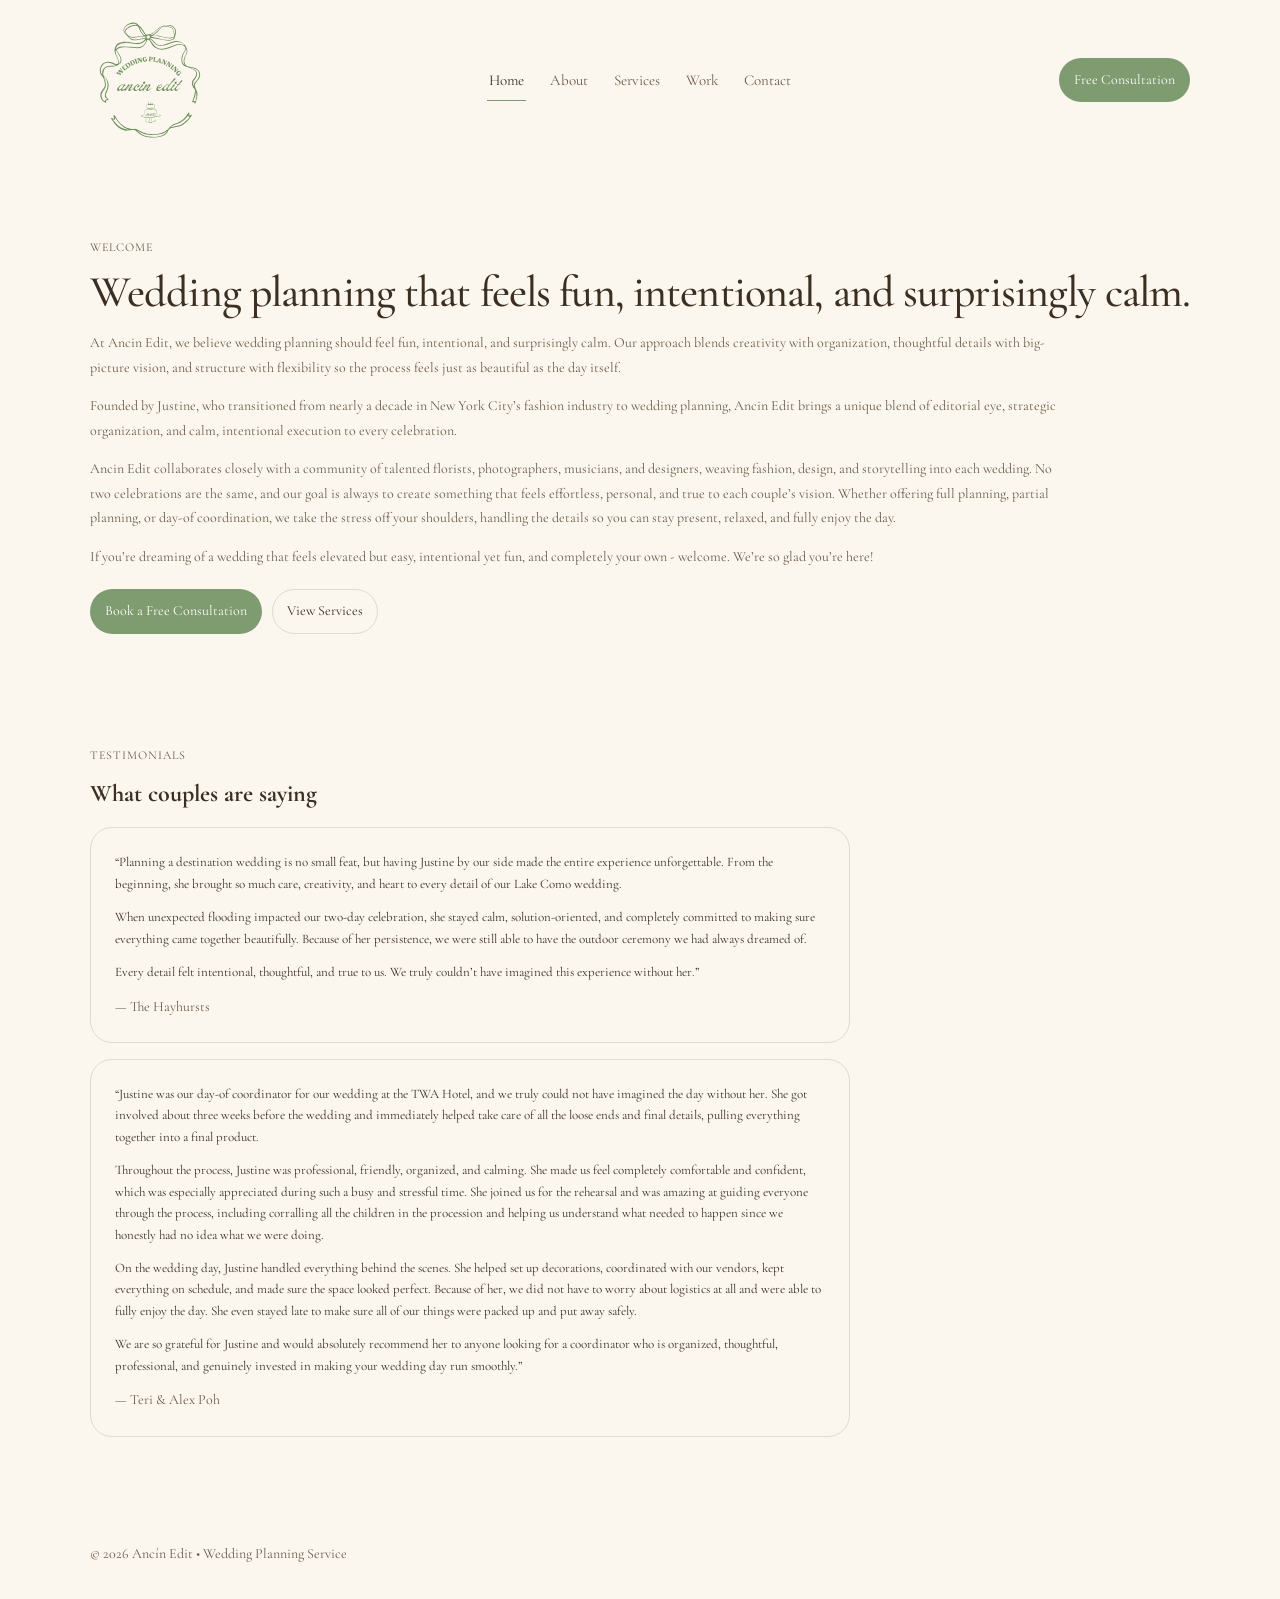
==== index.html @ 037390be "Update index.html" ====
<!doctype html>
<html lang="en">
<head>
  <meta charset="utf-8" />
  <meta name="viewport" content="width=device-width, initial-scale=1" />
  <title>Ancín Edit | Wedding Planning</title>

  <link rel="preconnect" href="https://fonts.googleapis.com">
  <link rel="preconnect" href="https://fonts.gstatic.com" crossorigin>
  <link href="https://fonts.googleapis.com/css2?family=Ballet:opsz@16..72&family=Cormorant+Garamond:wght@300;400;500;600&display=swap" rel="stylesheet">

  <link rel="stylesheet" href="styles.css" />
</head>
<body>

<header class="site-header">
  <div class="container nav">
    <a class="brand" href="index.html">
      <img src="images/ancin-edit-logo.svg" alt="Ancín Edit logo">
    </a>

    <nav class="nav-links" aria-label="Primary navigation">
      <a href="index.html" class="active">Home</a>
      <a href="about.html">About</a>
      <a href="services.html">Services</a>
      <a href="work.html">Work</a>
      <a href="contact.html">Contact</a>
    </nav>

<button class="menu-toggle" type="button" aria-label="Open menu" aria-expanded="false">
  ☰
</button>

<div class="nav-cta">
      <a class="btn primary" href="contact.html#contact-form">Free Consultation</a>
    </div>
  </div>
</header>

<main>

  <!-- WELCOME -->
  <section class="hero">
  <div class="container">
    <div class="eyebrow">Welcome</div>

    <h1 class="h1" style="max-width:none; font-size:clamp(24px, 3.6vw, 44px); white-space:nowrap;">
  Wedding planning that feels fun, intentional, and surprisingly calm.
</h1>

    <div style="max-width:980px;">
      <p class="subhead" style="max-width:none;">
        At Ancin Edit, we believe wedding planning should feel fun, intentional, and surprisingly calm. Our approach blends creativity with organization, thoughtful details with big-picture vision, and structure with flexibility so the process feels just as beautiful as the day itself.
      </p>

      <p class="subhead" style="max-width:none; margin-top:14px;">
        Founded by Justine, who transitioned from nearly a decade in New York City’s fashion industry to wedding planning, Ancin Edit brings a unique blend of editorial eye, strategic organization, and calm, intentional execution to every celebration.
      </p>

      <p class="subhead" style="max-width:none; margin-top:14px;">
        Ancin Edit collaborates closely with a community of talented florists, photographers, musicians, and designers, weaving fashion, design, and storytelling into each wedding. No two celebrations are the same, and our goal is always to create something that feels effortless, personal, and true to each couple’s vision. Whether offering full planning, partial planning, or day-of coordination, we take the stress off your shoulders, handling the details so you can stay present, relaxed, and fully enjoy the day.
      </p>

      <p class="subhead" style="max-width:none; margin-top:14px;">
        If you’re dreaming of a wedding that feels elevated but easy, intentional yet fun, and completely your own - welcome. We’re so glad you’re here!
      </p>

      <div style="display:flex; gap:10px; margin-top:20px; flex-wrap:wrap;">
        <a class="btn primary" href="contact.html#contact-form">Book a Free Consultation</a>
        <a class="btn" href="services.html">View Services</a>
      </div>
    </div>
  </div>
</section>

 <!-- REVIEWS -->
<section class="section">
  <div class="container">
    <div class="eyebrow">Testimonials</div>
    <h2 style="margin:10px 0 10px;">What couples are saying</h2>

    <div class="reviews single-review" style="margin-top:14px;">
      <div class="quote">

        <p>“Planning a destination wedding is no small feat, but having Justine by our side made the entire experience unforgettable. From the beginning, she brought so much care, creativity, and heart to every detail of our Lake Como wedding.</p>

        <p>When unexpected flooding impacted our two-day celebration, she stayed calm, solution-oriented, and completely committed to making sure everything came together beautifully. Because of her persistence, we were still able to have the outdoor ceremony we had always dreamed of.</p>

        <p>Every detail felt intentional, thoughtful, and true to us. We truly couldn’t have imagined this experience without her.”</p>

        <div class="who">— The Hayhursts</div>

      </div>

      <div class="quote">

        <p>“Justine was our day-of coordinator for our wedding at the TWA Hotel, and we truly could not have imagined the day without her. She got involved about three weeks before the wedding and immediately helped take care of all the loose ends and final details, pulling everything together into a final product.</p>

        <p>Throughout the process, Justine was professional, friendly, organized, and calming. She made us feel completely comfortable and confident, which was especially appreciated during such a busy and stressful time. She joined us for the rehearsal and was amazing at guiding everyone through the process, including corralling all the children in the procession and helping us understand what needed to happen since we honestly had no idea what we were doing.</p>

        <p>On the wedding day, Justine handled everything behind the scenes. She helped set up decorations, coordinated with our vendors, kept everything on schedule, and made sure the space looked perfect. Because of her, we did not have to worry about logistics at all and were able to fully enjoy the day. She even stayed late to make sure all of our things were packed up and put away safely.</p>

        <p>We are so grateful for Justine and would absolutely recommend her to anyone looking for a coordinator who is organized, thoughtful, professional, and genuinely invested in making your wedding day run smoothly.”</p>

        <div class="who">— Teri &amp; Alex Poh</div>

      </div>
    </div>

    <!-- Future Google Reviews Button
    <div style="margin-top:18px;">
      <a class="btn primary" href="GOOGLE_REVIEW_LINK_HERE" target="_blank">Leave a Review</a>
    </div>
    -->

  </div>
</section>

</main>

<footer class="footer">
  <div class="container">
    © <span id="y"></span> Ancín Edit • Wedding Planning Service
  </div>
</footer>

<script>
  document.getElementById("y").textContent = new Date().getFullYear();
</script>

<script src="script.js"></script>

</body>
</html>
---- styles.css ----
/* =========
   Theme
========= */
:root{
  --bg: #fbf7ee;      /* cream */
  --text: #3b2f22;    /* brown */
  --muted: #6b5b4a;   /* softer brown */
  --accent: #7f9b70;  /* green */
  --card: rgba(251,247,238,0.65); /* cream tint, not white */
  --border: rgba(59,47,34,0.14);  /* softer border */
}

*{ box-sizing:border-box; }

html{ scroll-behavior:smooth; }

body{
  margin:0;
  font-family: "Cormorant Garamond", ui-serif, Georgia, "Times New Roman", serif;
  color:var(--text);
  background:var(--bg);
  line-height:1.6;
}

/* =========
   Base elements
========= */
a{ color:inherit; text-decoration:none; }
a:hover{ opacity:0.85; }

.container{
  width:min(1100px, calc(100% - 48px));
  margin:0 auto;
}

.section{
  padding:72px 0;
}

.eyebrow{
  letter-spacing:0.08em;
  text-transform:uppercase;
  font-size:12px;
  color:var(--muted);
}

/* =========
   Header / Nav
========= */
.site-header{
  position:sticky;
  top:0;
  z-index:50;
  background: rgba(251,247,238,0.86);
  backdrop-filter: blur(10px);
}

.nav{
  display:flex;
  align-items:center;
  padding:20px 0;
  gap:16px;
}

.brand{
  display:flex;
  align-items:center;
  gap:12px;
  flex:1;
  min-width:0;
}

.brand img{
  height:120px;
  width:auto;
  display:block;
  filter: contrast(1.15) saturate(1.1);
}

.nav-links{
  display:flex;
  gap:22px;
  align-items:center;
  justify-content:center;
  font-size:15px;
  color:var(--muted);
}

.nav-links a{
  padding:8px 2px;
  border-bottom:1px solid transparent;
  transition: border-color 200ms ease, color 200ms ease;
}

.nav-links a.active,
.nav-links a:hover{
  color:var(--text);
  border-color: var(--accent);
}

.nav-cta{
  display:flex;
  justify-content:flex-end;
  align-items:center;
  gap:10px;
  flex:1;
  min-width:0;
}

/* =========
   Buttons
========= */
.btn{
  display:inline-flex;
  align-items:center;
  justify-content:center;
  padding:10px 14px;
  border-radius:999px;
  border:1px solid var(--border);
  background:transparent;
  font-size:14px;
  transition: transform 200ms ease, background 200ms ease, border-color 200ms ease;
  cursor:pointer;
}

.btn:hover{
  transform: translateY(-1px);
  border-color: rgba(127,155,112,0.75);
}

.btn.primary{
  background: var(--accent);
  color:#fff;
  border-color: transparent;
}

.btn.primary:hover{
  background: #6f8f61;
}

/* =========
   Hero
========= */
.hero{
  padding:78px 0 40px;
}

.hero-grid{
  display:grid;
  grid-template-columns: 1.2fr 0.8fr;
  gap:32px;
  align-items:center;
}

.h1{
  font-size: clamp(24px, 3.6vw, 44px);
  line-height: 1.05;
  margin: 12px 0 16px;
  font-weight: 500;
  letter-spacing: -0.02em;
}

.subhead{
  color: var(--muted);
  font-size: 14px;
  line-height: 1.75;
  max-width: 58ch;
}

.hero-card{
  background: transparent;
  border:1px solid var(--border);
  border-radius:22px;
  padding:18px;
}

.hero-card .mini{
  color:var(--muted);
  font-size:14px;
  margin:0 0 10px;
}

.list{
  margin:0;
  padding-left:18px;
  color:var(--text);
}

.list li{
  margin:8px 0;
  font-size:14px;
  line-height:1.75;
}

/* =========
   Grids / Cards
========= */
.grid-3{
  display:grid;
  grid-template-columns: repeat(3, 1fr);
  gap:16px;
  align-items: stretch;
}

.card{
  background: rgba(255,255,255,0.22);
  border: 1px solid var(--border);
  border-radius: 28px;
  padding: 18px 18px;
  transition: transform 200ms ease, box-shadow 200ms ease;
}

.card h3{
  margin: 0 0 8px;
  font-size: 18px;
}

.card p{
  margin: 0;
  color: var(--muted);
  font-size: 14px;
  line-height: 1.75;
}

/* =========
   Gallery
========= */
.gallery{
  display:grid;
  grid-template-columns: repeat(3, 1fr);
  gap:12px;
}

.gallery .ph{
  border-radius:18px;
  border:1px solid var(--border);
  overflow:hidden;
  background: transparent;
  aspect-ratio: 4 / 3;
  display:flex;
  align-items:center;
  justify-content:center;
  color:var(--muted);
  font-size:14px;
}

.gallery-item{
  padding: 0;
  border: 0;
  background: transparent;
  cursor: pointer;
  width: 100%;
  text-align: left;
}

.gallery-item img{
  width: 100%;
  aspect-ratio: 4 / 3;
  object-fit: cover;
  display: block;
  border-radius: 18px;
  border: 1px solid var(--border);
}

.gallery-item:focus-visible{
  outline: 2px solid var(--accent);
  outline-offset: 4px;
  border-radius: 18px;
}

.placeholder-item{
  cursor: default;
}

.placeholder-item:focus-visible{
  outline: none;
}

/* =========
   Reviews
========= */
.reviews{
  display:grid;
  grid-template-columns: repeat(2, 1fr);
  gap:16px;
}

.quote{
  background: transparent;
  border:1px solid var(--border);
  border-radius:22px;
  padding:18px;
}

.quote p{
  margin:0 0 10px;
  color:var(--text);
  font-size:14px;
  line-height:1.75;
}

.quote .who{
  color:var(--muted);
  font-size:14px;
}

.single-review{
  grid-template-columns: 1fr;
}

.single-review .quote{
  max-width: 760px;
  margin: 0;
  padding: 24px;
}

.single-review .quote p{
  font-size:13px;
  line-height:1.65;
  margin-bottom:12px;
}

/* =========
   Form
========= */
.form{
  display:grid;
  grid-template-columns: 1fr 1fr;
  gap:14px;
}

.field{
  display:flex;
  flex-direction:column;
  gap:6px;
}

.field label{
  font-size:14px;
  color:var(--muted);
}

.field input,
.field textarea,
.field select{
  padding:12px 12px;
  border-radius:12px;
  border:1px solid var(--border);
  background:#fff;
  font: inherit;
  font-size:14px;
}

.field textarea{
  min-height: 140px;
  resize: vertical;
}

.form .full{
  grid-column: 1 / -1;
}

.note{
  color:var(--muted);
  font-size:14px;
}

/* =========
   Footer
========= */
.footer{
  padding:34px 0;
  color:var(--muted);
  font-size:14px;
}

/* =========
   Founder Section
========= */
.founder-layout{
  display:grid;
  grid-template-columns: 420px 420px;
  gap:40px;
  align-items:start;
  margin-top:20px;
}

.founder-photo{
  width:100%;
  height:auto;
  border-radius:22px;
  display:block;
}

.founder-text{
  max-width:420px;
  max-height:620px;
  overflow:hidden;
}

.founder-text p{
  color:var(--muted);
  margin:0 0 18px;
  line-height:1.75;
  font-size:14px;
}

.founder-text p:last-child{
  margin-bottom:0;
}

.founder-text.card{
  border:none;
  padding:0;
  background:transparent;
}

/* =========
   Homepage title helper
========= */
.hero-title{
  max-width:none;
  font-size:clamp(24px, 3.6vw, 44px);
  white-space:nowrap;
}

@media (max-width: 1200px){
  .hero-title{
    white-space:normal;
  }
}

/* =========
   Lightbox
========= */
.lightbox{
  position: fixed;
  inset: 0;
  background: rgba(0,0,0,0.86);
  display: flex;
  align-items: center;
  justify-content: center;
  padding: 28px;
  opacity: 0;
  pointer-events: none;
  transition: opacity 220ms ease;
  z-index: 999;
}

.lightbox.active{
  opacity: 1;
  pointer-events: auto;
}

.lightbox img{
  max-width: min(1100px, 92vw);
  max-height: 88vh;
  width: auto;
  height: auto;
  border-radius: 18px;
  display: block;
}

.lightbox-close{
  position: absolute;
  top: 18px;
  right: 18px;
  width: 36px;
  height: 36px;
  border-radius: 999px;
  border: 1px solid rgba(255,255,255,0.2);
  background: rgba(255,255,255,0.04);
  color: rgba(255,255,255,0.8);
  font-size: 18px;
  font-weight: 300;
  display:flex;
  align-items:center;
  justify-content:center;
  line-height: 1;
  padding: 0;
  cursor: pointer;
  transition: all 180ms ease;
}

.lightbox-close:hover{
  background: rgba(255,255,255,0.12);
  border-color: rgba(255,255,255,0.35);
}

.lightbox-arrow{
  position: absolute;
  top: 50%;
  transform: translateY(-50%);
  width: 36px;
  height: 36px;
  border-radius: 999px;
  border: 1px solid rgba(255,255,255,0.2);
  background: rgba(255,255,255,0.04);
  color: rgba(255,255,255,0.85);
  font-size: 18px;
  font-weight: 300;
  display:flex;
  align-items:center;
  justify-content:center;
  line-height: 1;
  padding: 0;
  cursor: pointer;
  transition: all 180ms ease;
}

.lightbox-arrow:hover{
  background: rgba(255,255,255,0.12);
  border-color: rgba(255,255,255,0.35);
  transform: translateY(-50%) scale(1.05);
}

.lightbox-arrow.left{
  left: calc(50% - 600px);
}

.lightbox-arrow.right{
  right: calc(50% - 600px);
}

/* =========
   Responsive
========= */
@media (max-width: 900px){
  .founder-layout{
    grid-template-columns:1fr;
  }

  .founder-text{
    max-width:100%;
  }
}

@media (max-width: 860px){
  .hero-grid{ grid-template-columns:1fr; }
  .grid-3{ grid-template-columns:1fr; }
  .gallery{ grid-template-columns:1fr 1fr; }
  .reviews{ grid-template-columns:1fr; }
  .form{ grid-template-columns:1fr; }

  .nav{
    justify-content:space-between;
  }

  .brand,
  .nav-cta{
    flex:0 0 auto;
  }

  .brand img{ height:68px; }
  .nav-links{ display:none; }
}


/* =========
   Mobile Menu + Mobile Layout
========= */
.menu-toggle{
  display:none !important;
  align-items:center;
  justify-content:center;
  margin-left:auto;
  width:42px;
  height:42px;
  border:1px solid var(--border);
  border-radius:999px;
  background:transparent;
  color:var(--text);
  font:inherit;
  font-size:22px;
  line-height:1;
  cursor:pointer;
}

@media (min-width: 861px){
  .menu-toggle{
    display:none !important;
  }
}

@media (max-width: 860px){

  .menu-toggle{
    display:flex;
    align-items:center;
    justify-content:center;
    width:56px;
    height:56px;
    border-radius:50%;
    border:1px solid var(--border);
    background:transparent;
    color:var(--text);
    font-size:28px;
    cursor:pointer;
  }

  .nav-links{
    display:none;
  }

  .nav-links.open{
    display:flex;
    flex-direction:column;
    position:absolute;
    top:92px;
    left:16px;
    right:16px;
    background:rgba(251,247,238,0.98);
    border:1px solid var(--border);
    border-radius:28px;
    padding:18px 28px;
    gap:0;
    z-index:999;
  }

  .nav-links.open a{
    display:block;
    padding:18px 0;
    border-bottom:1px solid var(--border);
    color:var(--text) !important;
    text-decoration:none !important;
    font-size:22px;
  }

  .nav-links.open a:last-child{
    border-bottom:none;
  }

  .nav-links.open a:visited,
  .nav-links.open a:hover,
  .nav-links.open a:active,
  .nav-links.open a:focus{
    color:var(--text) !important;
    text-decoration:none !important;
  }

  .nav-cta{
    display:none;
  }

  .brand img{
    height:92px;
  }

  .nav{
    justify-content:space-between;
    align-items:center;
  }
}
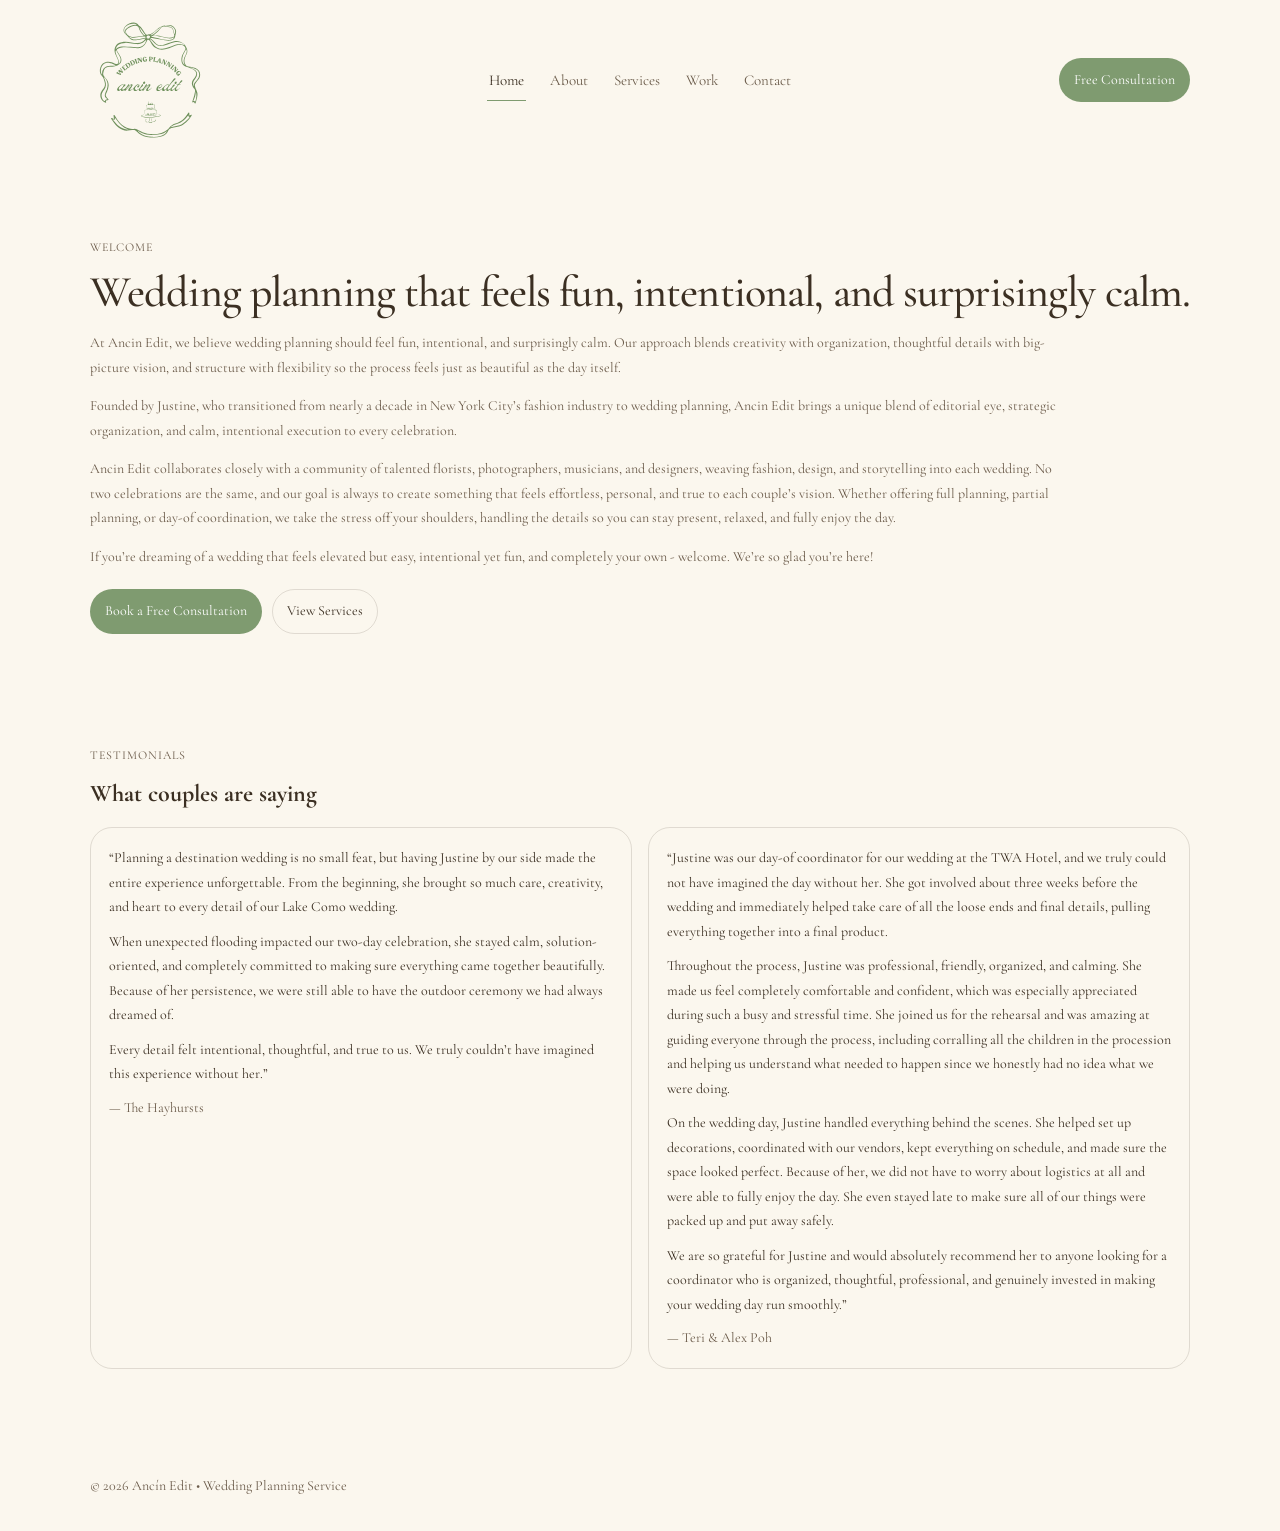
==== commit 4f1799a3: "Update index.html" ====
--- a/index.html
+++ b/index.html
@@ -79,7 +79,7 @@
     <div class="eyebrow">Testimonials</div>
     <h2 style="margin:10px 0 10px;">What couples are saying</h2>
 
-    <div class="reviews single-review" style="margin-top:14px;">
+    <div class="reviews" style="margin-top:14px;">
       <div class="quote">
 
         <p>“Planning a destination wedding is no small feat, but having Justine by our side made the entire experience unforgettable. From the beginning, she brought so much care, creativity, and heart to every detail of our Lake Como wedding.</p>
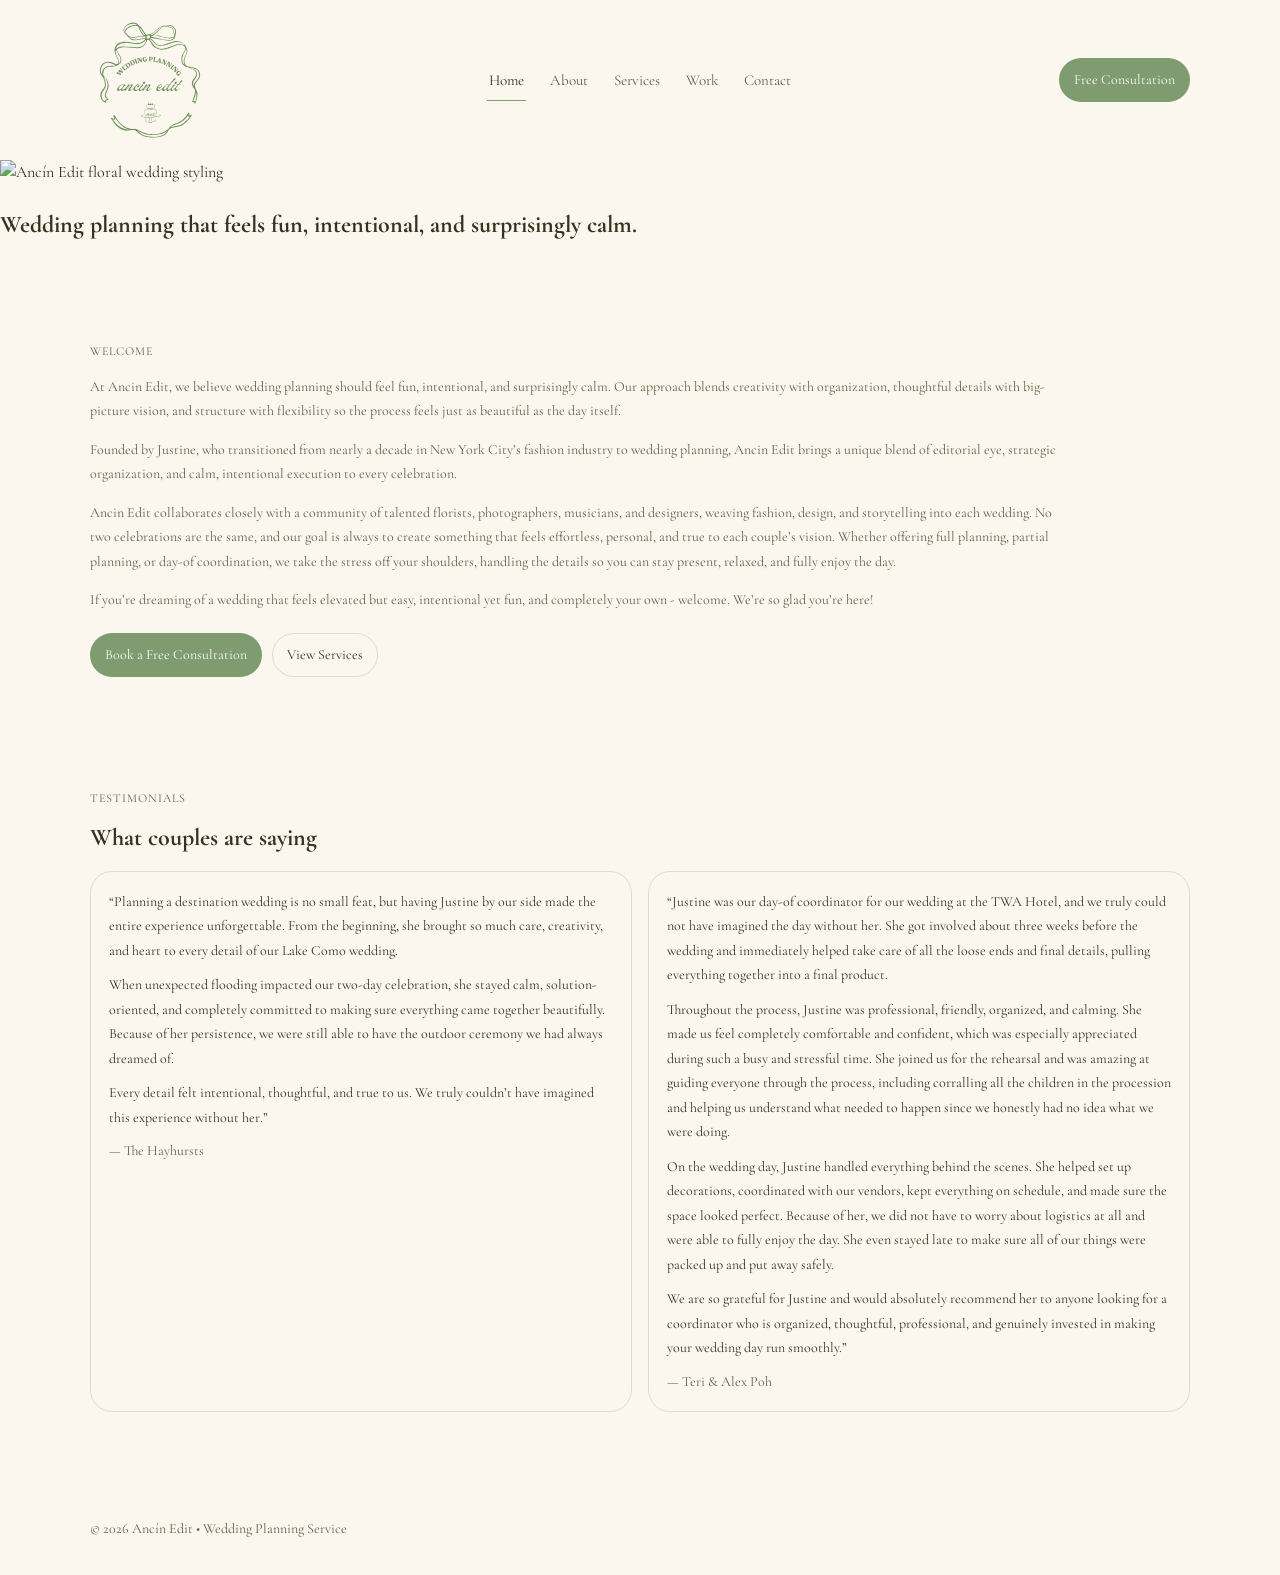
==== commit 6f8ba973: "Update index.html" ====
--- a/index.html
+++ b/index.html
@@ -28,7 +28,9 @@
     </nav>
 
 <button class="menu-toggle" type="button" aria-label="Open menu" aria-expanded="false">
-  ☰
+  <span></span>
+  <span></span>
+  <span></span>
 </button>
 
 <div class="nav-cta">
@@ -39,16 +41,27 @@
 
 <main>
 
-  <!-- WELCOME -->
-  <section class="hero">
+  <!-- HERO IMAGE -->
+<section class="hero-image">
+  <div class="hero-image-overlay"></div>
+
+  <img src="images/homepage-hero.jpg" alt="Ancín Edit floral wedding styling">
+
+  <div class="hero-image-content">
+    <h1>
+      Wedding planning that feels fun, intentional, and surprisingly calm.
+    </h1>
+  </div>
+</section>
+
+<!-- WELCOME -->
+<section class="hero">
   <div class="container">
+
     <div class="eyebrow">Welcome</div>
 
-    <h1 class="h1" style="max-width:none; font-size:clamp(24px, 3.6vw, 44px); white-space:nowrap;">
-  Wedding planning that feels fun, intentional, and surprisingly calm.
-</h1>
+    <div style="max-width:980px;">
 
-    <div style="max-width:980px;">
       <p class="subhead" style="max-width:none;">
         At Ancin Edit, we believe wedding planning should feel fun, intentional, and surprisingly calm. Our approach blends creativity with organization, thoughtful details with big-picture vision, and structure with flexibility so the process feels just as beautiful as the day itself.
       </p>
@@ -69,6 +82,7 @@
         <a class="btn primary" href="contact.html#contact-form">Book a Free Consultation</a>
         <a class="btn" href="services.html">View Services</a>
       </div>
+
     </div>
   </div>
 </section>
--- a/styles.css
+++ b/styles.css
@@ -347,13 +347,27 @@
   border-radius:12px;
   border:1px solid var(--border);
   background:#fff;
-  font: inherit;
-  font-size:14px;
+  font:inherit;
+  font-size:14px;
+  color:var(--text);
+}
+
+.field select{
+  appearance:none;
+  -webkit-appearance:none;
+  -moz-appearance:none;
+
+  background-image:url("data:image/svg+xml,%3Csvg xmlns='http://www.w3.org/2000/svg' width='12' height='12' viewBox='0 0 24 24' fill='none' stroke='%233b2f22' stroke-width='1.8' stroke-linecap='round' stroke-linejoin='round'%3E%3Cpolyline points='6 9 12 15 18 9'%3E%3C/polyline%3E%3C/svg%3E");
+  background-repeat:no-repeat;
+  background-position:right 16px center;
+  background-size:12px;
+
+  padding-right:42px;
 }
 
 .field textarea{
-  min-height: 140px;
-  resize: vertical;
+  min-height:140px;
+  resize:vertical;
 }
 
 .form .full{
@@ -560,94 +574,144 @@
    Mobile Menu + Mobile Layout
 ========= */
 .menu-toggle{
-  display:none !important;
-  align-items:center;
-  justify-content:center;
-  margin-left:auto;
-  width:42px;
-  height:42px;
-  border:1px solid var(--border);
-  border-radius:999px;
-  background:transparent;
-  color:var(--text);
-  font:inherit;
-  font-size:22px;
-  line-height:1;
-  cursor:pointer;
-}
-
-@media (min-width: 861px){
-  .menu-toggle{
-    display:none !important;
-  }
+  display:none;
 }
 
 @media (max-width: 860px){
+
+  .site-header{
+    z-index:999;
+  }
+
+  .nav{
+    position:relative;
+    justify-content:space-between;
+    align-items:center;
+    padding:14px 0;
+  }
+
+  .brand,
+  .nav-cta{
+    flex:0 0 auto;
+  }
+
+  .brand img{
+    height:92px;
+  }
+
+  .nav-cta{
+    display:none;
+  }
 
   .menu-toggle{
     display:flex;
+    flex-direction:column;
     align-items:center;
     justify-content:center;
-    width:56px;
-    height:56px;
-    border-radius:50%;
+    gap:5px;
+    width:52px;
+    height:52px;
+    margin-left:auto;
     border:1px solid var(--border);
-    background:transparent;
+    border-radius:999px;
+    background:rgba(251,247,238,0.55);
     color:var(--text);
-    font-size:28px;
     cursor:pointer;
   }
 
+  .menu-toggle span{
+    width:20px;
+    height:1px;
+    background:var(--text);
+    display:block;
+    transition:transform 220ms ease, opacity 220ms ease;
+  }
+
+  .menu-toggle[aria-expanded="true"] span:nth-child(1){
+    transform:translateY(6px) rotate(45deg);
+  }
+
+  .menu-toggle[aria-expanded="true"] span:nth-child(2){
+    opacity:0;
+  }
+
+  .menu-toggle[aria-expanded="true"] span:nth-child(3){
+    transform:translateY(-6px) rotate(-45deg);
+  }
+
   .nav-links{
-    display:none;
-  }
-
-  .nav-links.open{
     display:flex;
     flex-direction:column;
     position:absolute;
-    top:92px;
-    left:16px;
-    right:16px;
+    top:100%;
+    left:0;
+    right:0;
+    margin-top:12px;
     background:rgba(251,247,238,0.98);
+    backdrop-filter:blur(12px);
     border:1px solid var(--border);
     border-radius:28px;
-    padding:18px 28px;
+    padding:12px 24px;
     gap:0;
+    opacity:0;
+    pointer-events:none;
+    transform:translateY(-8px);
+    transition:opacity 220ms ease, transform 220ms ease;
     z-index:999;
   }
 
-  .nav-links.open a{
+  .nav-links.open{
+    opacity:1;
+    pointer-events:auto;
+    transform:translateY(0);
+  }
+
+  .nav-links a{
     display:block;
-    padding:18px 0;
+    padding:17px 0;
     border-bottom:1px solid var(--border);
     color:var(--text) !important;
     text-decoration:none !important;
     font-size:22px;
   }
 
-  .nav-links.open a:last-child{
+  .nav-links a:last-child{
     border-bottom:none;
   }
 
-  .nav-links.open a:visited,
-  .nav-links.open a:hover,
-  .nav-links.open a:active,
-  .nav-links.open a:focus{
-    color:var(--text) !important;
-    text-decoration:none !important;
-  }
-
-  .nav-cta{
-    display:none;
-  }
-
-  .brand img{
-    height:92px;
-  }
-
-  .nav{
-    justify-content:space-between;
-    align-items:center;
-  }
-}
+  .nav-links a.active{
+    color:var(--accent) !important;
+    border-color:var(--border);
+  }
+
+  .hero{
+    padding-top:46px;
+  }
+
+  .section{
+    padding:54px 0;
+  }
+
+  .container{
+    width:min(1100px, calc(100% - 34px));
+  }
+
+  .h1{
+    font-size:clamp(30px, 10vw, 42px);
+    white-space:normal !important;
+  }
+
+  .subhead{
+    font-size:15px;
+  }
+
+  .grid-3,
+  .reviews,
+  .form{
+    grid-template-columns:1fr;
+  }
+
+  .gallery{
+    grid-template-columns:1fr;
+  }
+}
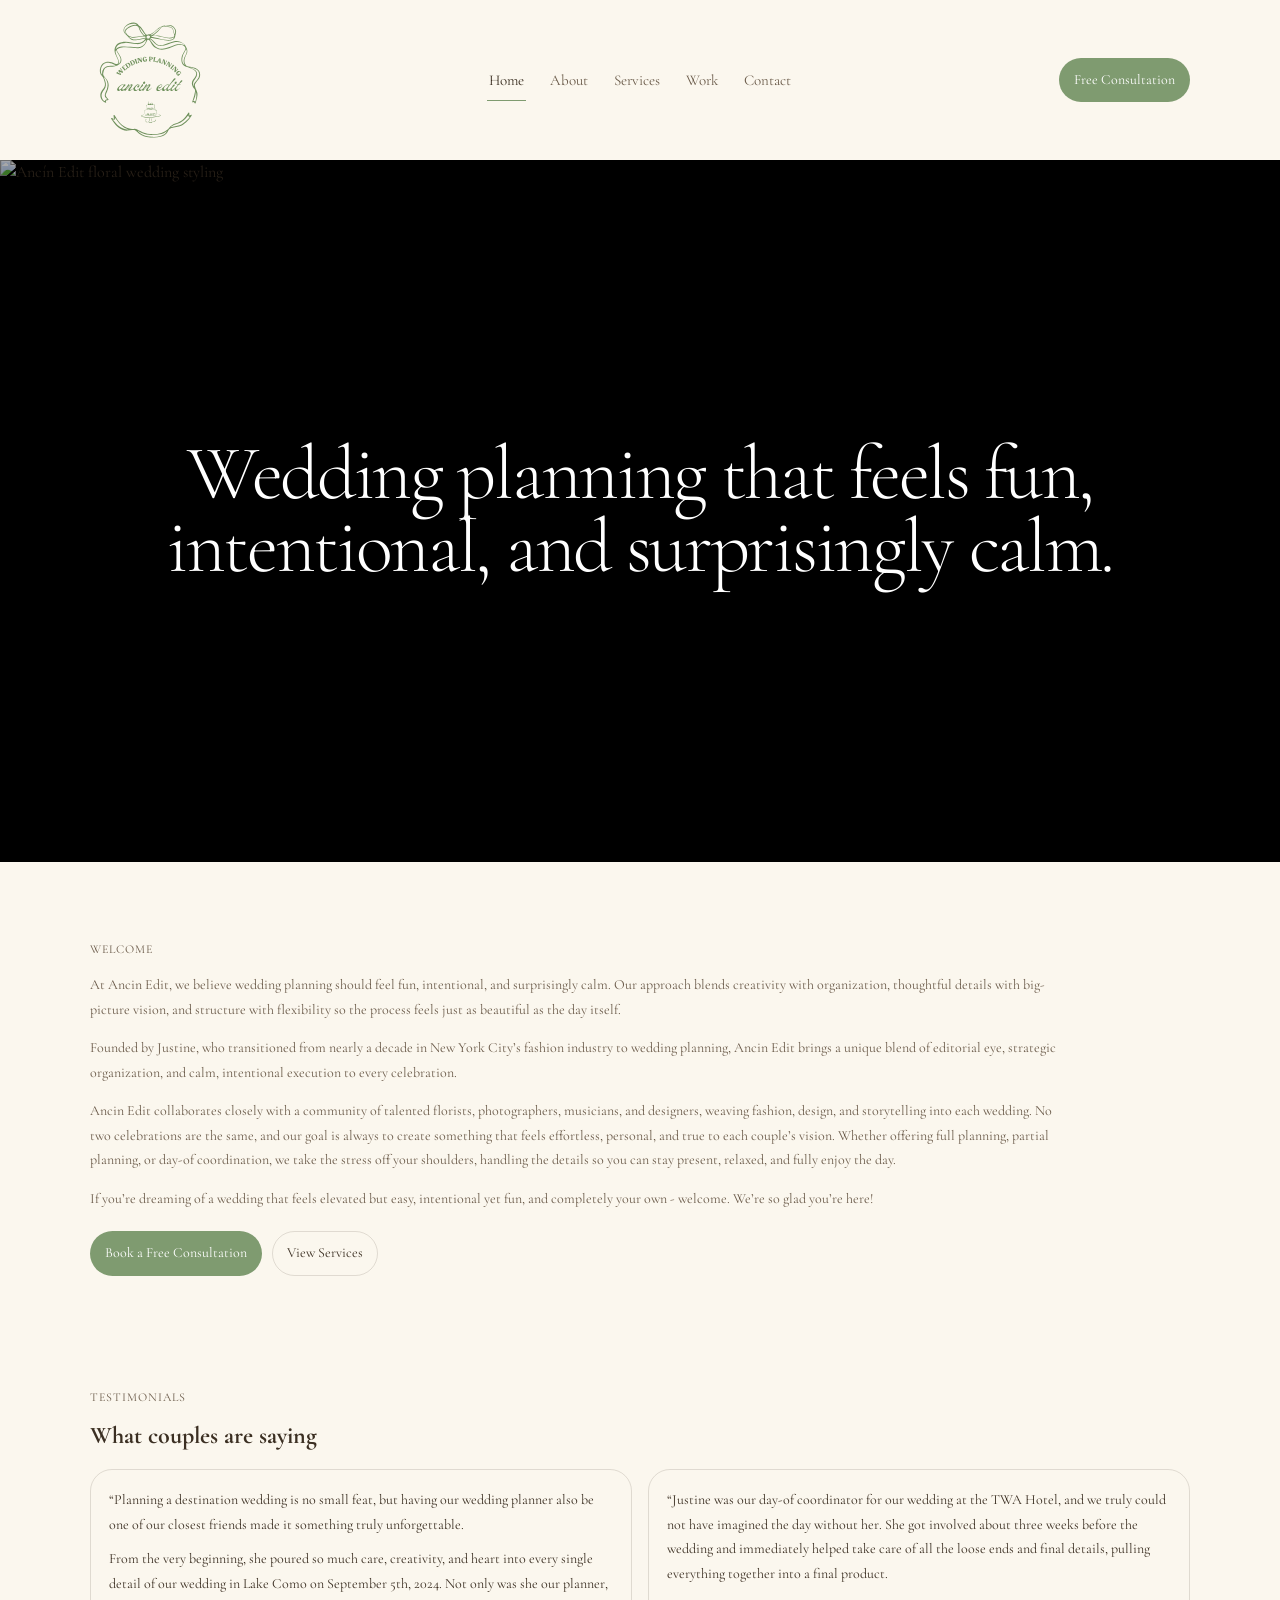
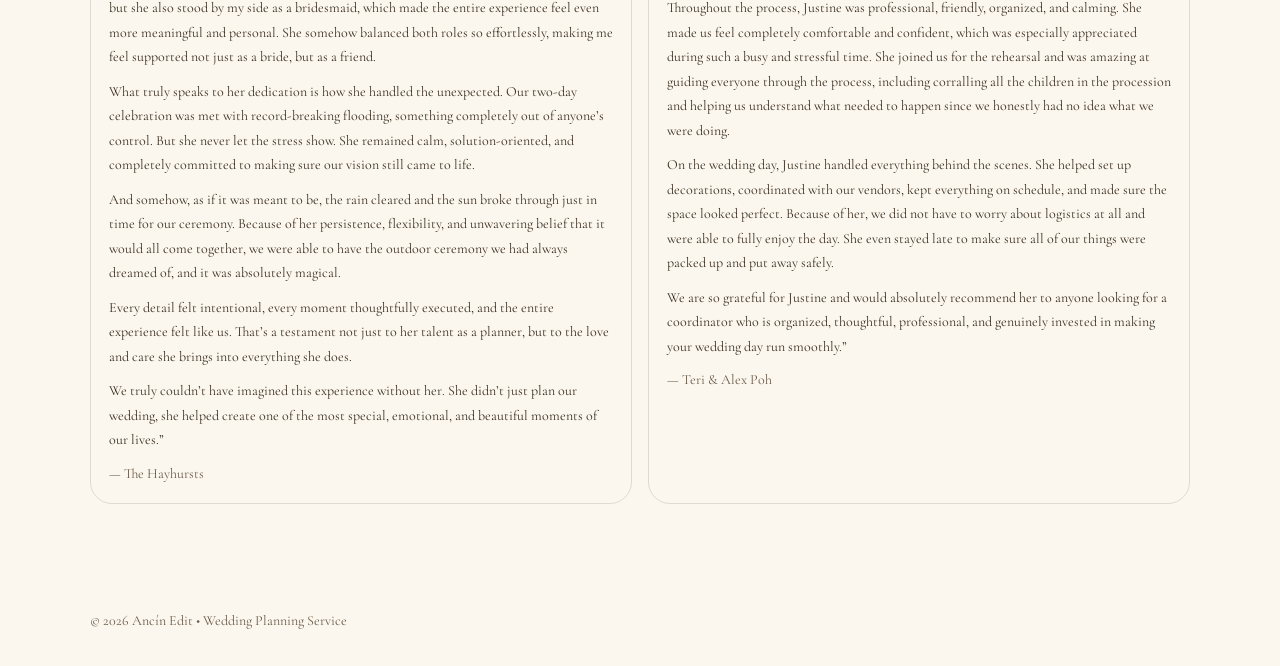
==== commit e7f6eee6: "Update index.html" ====
--- a/index.html
+++ b/index.html
@@ -96,15 +96,21 @@
     <div class="reviews" style="margin-top:14px;">
       <div class="quote">
 
-        <p>“Planning a destination wedding is no small feat, but having Justine by our side made the entire experience unforgettable. From the beginning, she brought so much care, creativity, and heart to every detail of our Lake Como wedding.</p>
+  <p>“Planning a destination wedding is no small feat, but having our wedding planner also be one of our closest friends made it something truly unforgettable.</p>
 
-        <p>When unexpected flooding impacted our two-day celebration, she stayed calm, solution-oriented, and completely committed to making sure everything came together beautifully. Because of her persistence, we were still able to have the outdoor ceremony we had always dreamed of.</p>
+  <p>From the very beginning, she poured so much care, creativity, and heart into every single detail of our wedding in Lake Como on September 5th, 2024. Not only was she our planner, but she also stood by my side as a bridesmaid, which made the entire experience feel even more meaningful and personal. She somehow balanced both roles so effortlessly, making me feel supported not just as a bride, but as a friend.</p>
 
-        <p>Every detail felt intentional, thoughtful, and true to us. We truly couldn’t have imagined this experience without her.”</p>
+  <p>What truly speaks to her dedication is how she handled the unexpected. Our two-day celebration was met with record-breaking flooding, something completely out of anyone’s control. But she never let the stress show. She remained calm, solution-oriented, and completely committed to making sure our vision still came to life.</p>
 
-        <div class="who">— The Hayhursts</div>
+  <p>And somehow, as if it was meant to be, the rain cleared and the sun broke through just in time for our ceremony. Because of her persistence, flexibility, and unwavering belief that it would all come together, we were able to have the outdoor ceremony we had always dreamed of, and it was absolutely magical.</p>
 
-      </div>
+  <p>Every detail felt intentional, every moment thoughtfully executed, and the entire experience felt like us. That’s a testament not just to her talent as a planner, but to the love and care she brings into everything she does.</p>
+
+  <p>We truly couldn’t have imagined this experience without her. She didn’t just plan our wedding, she helped create one of the most special, emotional, and beautiful moments of our lives.”</p>
+
+  <div class="who">— The Hayhursts</div>
+
+</div>
 
       <div class="quote">
 
--- a/styles.css
+++ b/styles.css
@@ -569,6 +569,78 @@
   .nav-links{ display:none; }
 }
 
+/* =========
+   Homepage Hero Image
+========= */
+
+.hero-image{
+  position:relative;
+  width:100%;
+  height:78vh;
+  min-height:620px;
+  overflow:hidden;
+  background:#000;
+}
+
+.hero-image img{
+  width:100%;
+  height:100%;
+  object-fit:cover;
+  display:block;
+}
+
+.hero-image-overlay{
+  position:absolute;
+  inset:0;
+  background:rgba(0,0,0,0.34);
+  z-index:1;
+}
+
+.hero-image-content{
+  position:absolute;
+  inset:0;
+  z-index:2;
+
+  display:flex;
+  align-items:center;
+  justify-content:center;
+
+  padding:40px;
+  text-align:center;
+}
+
+.hero-image-content h1{
+  max-width:1100px;
+
+  color:#fff;
+  text-shadow:0 2px 18px rgba(0,0,0,0.28);
+  font-size:clamp(42px, 6vw, 92px);
+  line-height:0.95;
+  font-weight:300;
+  letter-spacing:-0.03em;
+  margin:0;
+
+  text-wrap:balance;
+}
+
+@media (max-width: 860px){
+
+  .hero-image{
+    height:72vh;
+    min-height:520px;
+  }
+
+  .hero-image-content{
+    align-items:flex-end;
+    padding:32px 24px 48px;
+  }
+
+  .hero-image-content h1{
+    font-size:clamp(34px, 10vw, 54px);
+    line-height:1;
+  }
+
+}
 
 /* =========
    Mobile Menu + Mobile Layout
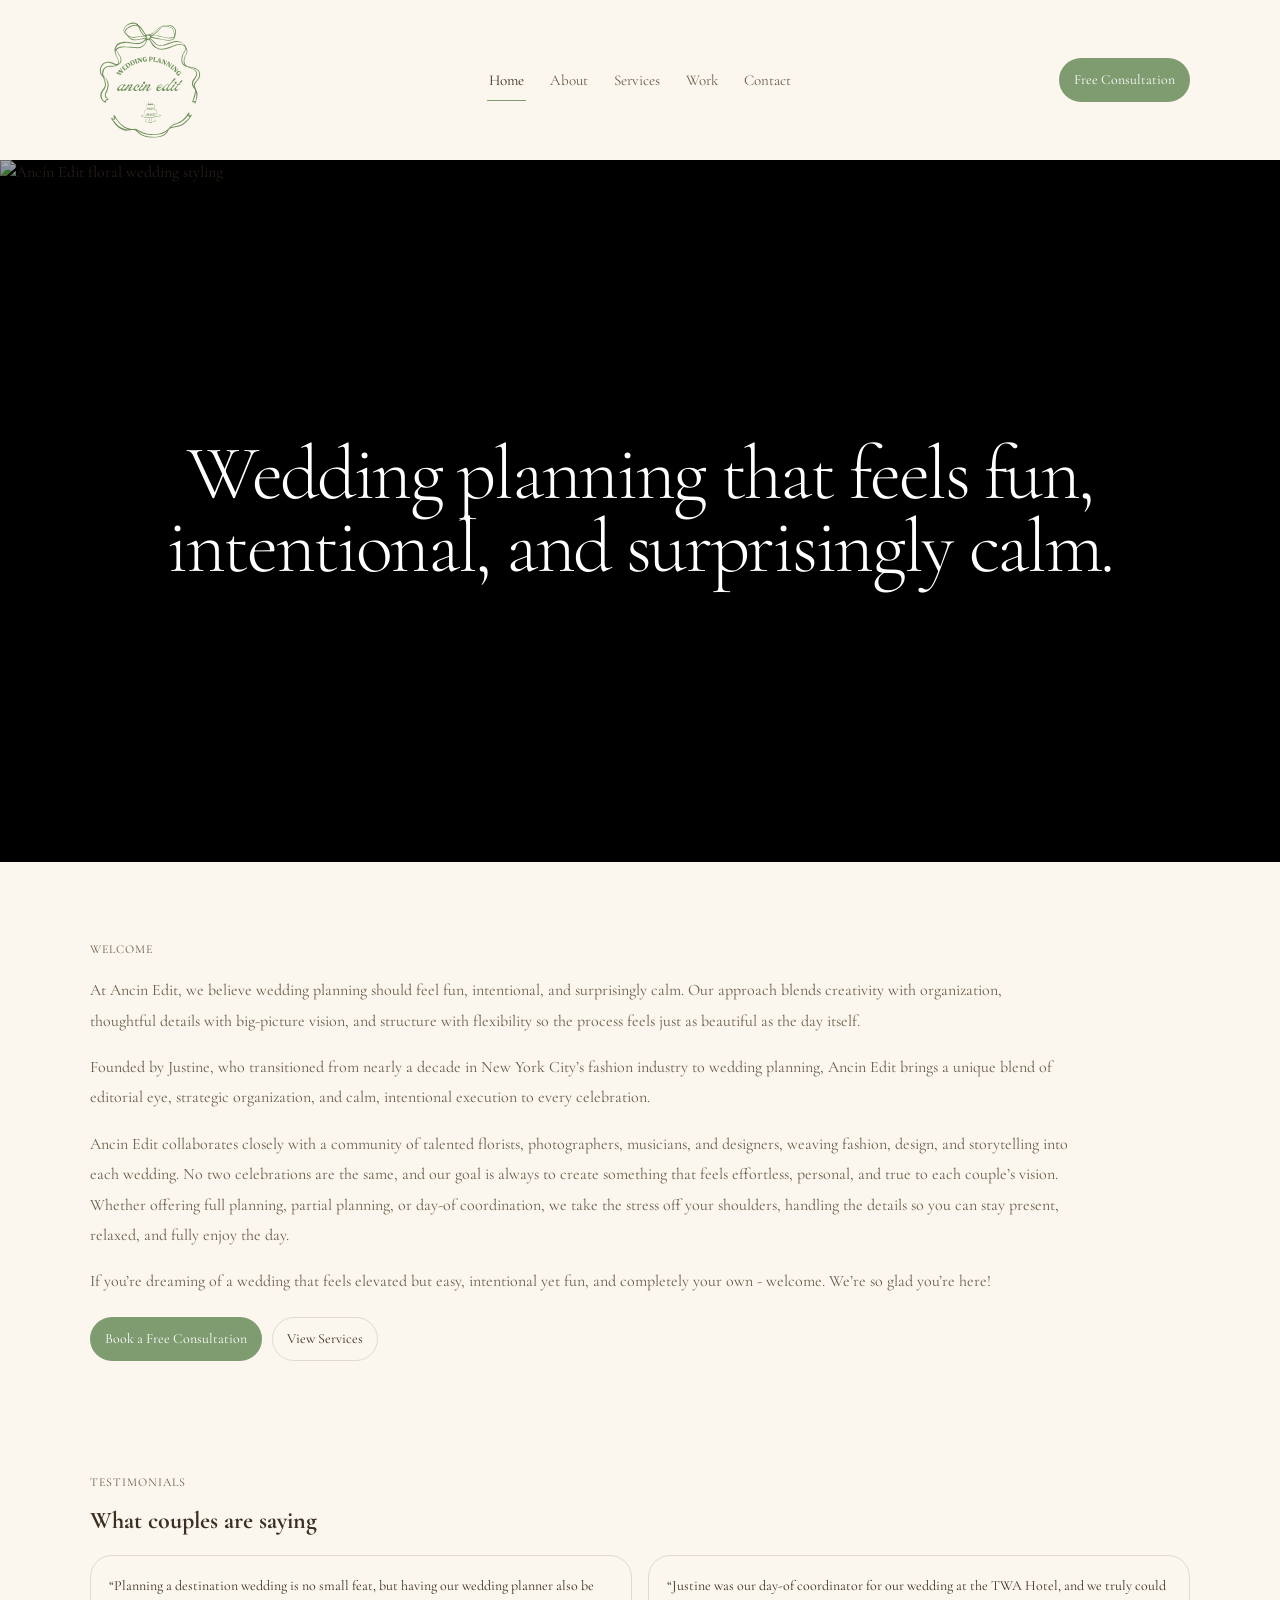
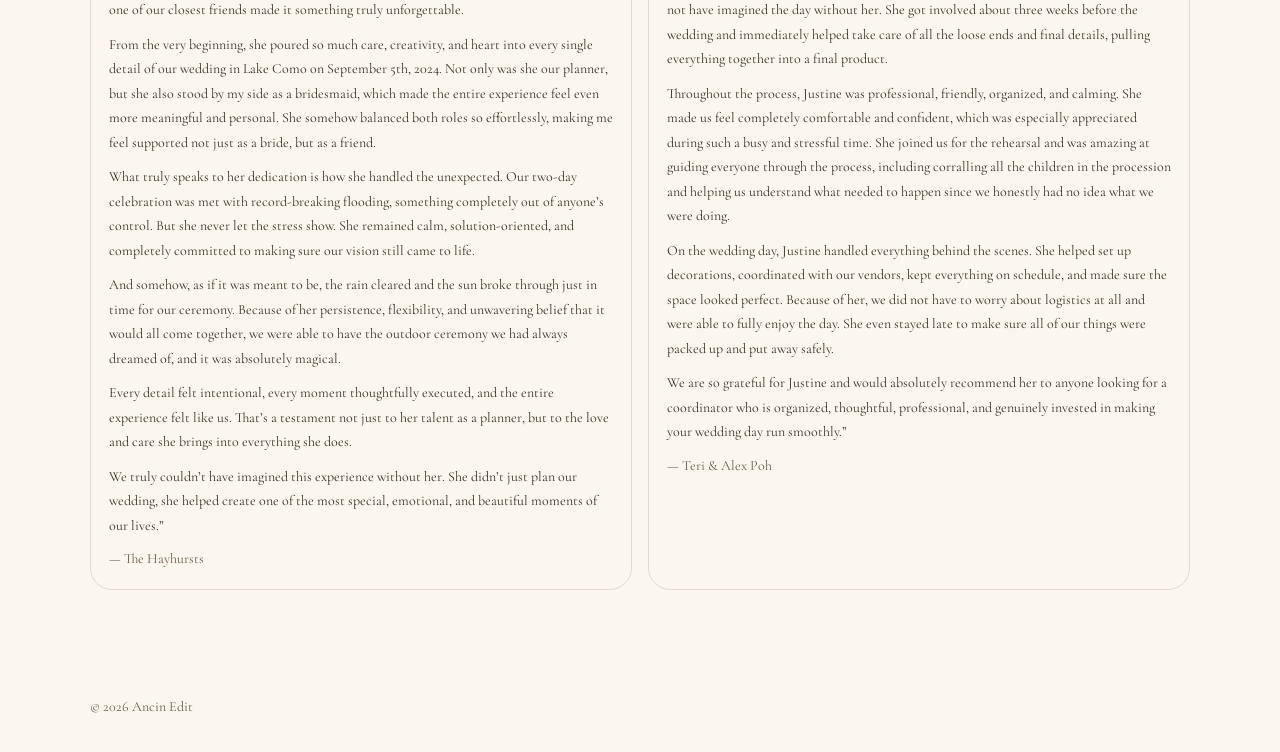
==== commit fc34af25: "Update index.html" ====
--- a/index.html
+++ b/index.html
@@ -60,7 +60,7 @@
 
     <div class="eyebrow">Welcome</div>
 
-    <div style="max-width:980px;">
+    <div class="welcome-copy" style="max-width:980px;">
 
       <p class="subhead" style="max-width:none;">
         At Ancin Edit, we believe wedding planning should feel fun, intentional, and surprisingly calm. Our approach blends creativity with organization, thoughtful details with big-picture vision, and structure with flexibility so the process feels just as beautiful as the day itself.
@@ -140,7 +140,7 @@
 
 <footer class="footer">
   <div class="container">
-    © <span id="y"></span> Ancín Edit • Wedding Planning Service
+    © <span id="y"></span> Ancin Edit
   </div>
 </footer>
 
--- a/styles.css
+++ b/styles.css
@@ -582,6 +582,11 @@
   background:#000;
 }
 
+.welcome-copy .subhead{
+  font-size:16px;
+  line-height:1.9;
+}
+
 .hero-image img{
   width:100%;
   height:100%;
@@ -651,6 +656,24 @@
 
 @media (max-width: 860px){
 
+  .hero-image{
+  height:72vh;
+  min-height:520px;
+}
+
+  .hero-overlay-text{
+  padding:24px;
+  justify-content:center;
+  align-items:center;
+  text-align:center;
+}
+
+  .hero-overlay-text h1{
+  font-size:clamp(42px, 11vw, 64px);
+  line-height:1;
+  max-width:100%;
+}
+   
   .site-header{
     z-index:999;
   }
